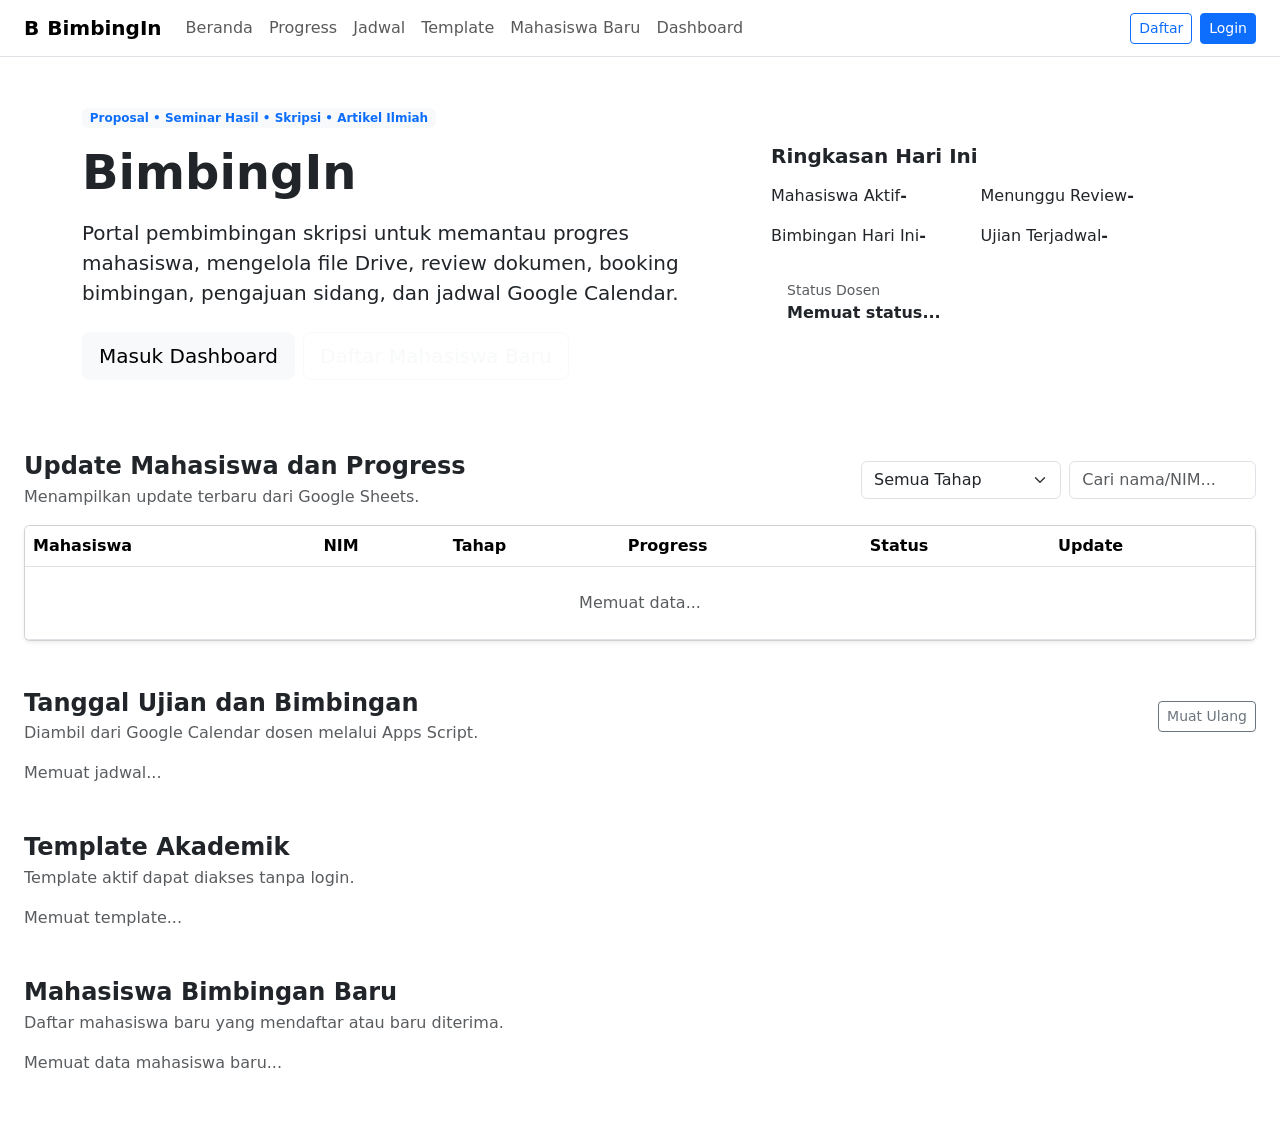
==== index.html @ a8b54e1f "first-time" ====
<!doctype html>
<html lang="id">
<head>
  <meta charset="utf-8">
  <meta name="viewport" content="width=device-width, initial-scale=1">
  <title>BimbingIn - Sistem Pembimbingan Skripsi</title>
  <meta name="description" content="BimbingIn adalah website pembimbingan skripsi terintegrasi Google Sheets, Drive, Calendar, dan Apps Script.">
  <link href="https://cdn.jsdelivr.net/npm/bootstrap@5.3.3/dist/css/bootstrap.min.css" rel="stylesheet">
  <link href="assets/css/style.css" rel="stylesheet">
</head>
<body>
<nav class="navbar navbar-expand-lg bg-white border-bottom sticky-top">
  <div class="container-fluid px-4">
    <a class="navbar-brand fw-bold d-flex align-items-center gap-2" href="#home"><span class="brand-mark">B</span>BimbingIn</a>
    <button class="navbar-toggler" type="button" data-bs-toggle="collapse" data-bs-target="#navbarNav"><span class="navbar-toggler-icon"></span></button>
    <div class="collapse navbar-collapse" id="navbarNav">
      <ul class="navbar-nav me-auto">
        <li class="nav-item"><a class="nav-link" href="#home">Beranda</a></li>
        <li class="nav-item"><a class="nav-link" href="#updates">Progress</a></li>
        <li class="nav-item"><a class="nav-link" href="#calendar">Jadwal</a></li>
        <li class="nav-item"><a class="nav-link" href="#templates">Template</a></li>
        <li class="nav-item"><a class="nav-link" href="#newStudents">Mahasiswa Baru</a></li>
        <li class="nav-item"><a class="nav-link" href="#dashboard">Dashboard</a></li>
      </ul>
      <div class="d-flex gap-2" id="authButtons">
        <button class="btn btn-outline-primary btn-sm" data-bs-toggle="modal" data-bs-target="#registerModal">Daftar</button>
        <button class="btn btn-primary btn-sm" data-bs-toggle="modal" data-bs-target="#loginModal">Login</button>
      </div>
      <div class="d-none align-items-center gap-2" id="userBox">
        <span class="small text-muted" id="userLabel"></span>
        <button class="btn btn-outline-danger btn-sm" id="logoutBtn">Logout</button>
      </div>
    </div>
  </div>
</nav>

<header class="hero" id="home">
  <div class="container py-5">
    <div class="row g-4 align-items-center">
      <div class="col-lg-7">
        <span class="badge text-bg-light text-primary mb-3">Proposal • Seminar Hasil • Skripsi • Artikel Ilmiah</span>
        <h1 class="display-5 fw-bold mb-3">BimbingIn</h1>
        <p class="lead mb-4">Portal pembimbingan skripsi untuk memantau progres mahasiswa, mengelola file Drive, review dokumen, booking bimbingan, pengajuan sidang, dan jadwal Google Calendar.</p>
        <div class="d-flex flex-wrap gap-2">
          <button class="btn btn-light btn-lg" data-bs-toggle="modal" data-bs-target="#loginModal">Masuk Dashboard</button>
          <button class="btn btn-outline-light btn-lg" data-bs-toggle="modal" data-bs-target="#registerModal">Daftar Mahasiswa Baru</button>
        </div>
      </div>
      <div class="col-lg-5">
        <div class="glass-card p-4">
          <h5 class="fw-bold mb-3">Ringkasan Hari Ini</h5>
          <div class="row g-3" id="summaryCards">
            <div class="col-6"><div class="mini-stat"><span>Mahasiswa Aktif</span><strong id="statActiveStudents">-</strong></div></div>
            <div class="col-6"><div class="mini-stat"><span>Menunggu Review</span><strong id="statPendingReviews">-</strong></div></div>
            <div class="col-6"><div class="mini-stat"><span>Bimbingan Hari Ini</span><strong id="statTodayGuidance">-</strong></div></div>
            <div class="col-6"><div class="mini-stat"><span>Ujian Terjadwal</span><strong id="statExamEvents">-</strong></div></div>
          </div>
          <div class="mt-3 p-3 rounded-3 bg-white bg-opacity-75 text-dark">
            <div class="small text-muted">Status Dosen</div>
            <div class="fw-semibold" id="lecturerAvailability">Memuat status...</div>
            <div class="small" id="lecturerAvailabilityNote"></div>
          </div>
        </div>
      </div>
    </div>
  </div>
</header>

<main class="container-fluid px-4 py-4">
  <section class="mb-5" id="updates">
    <div class="d-flex flex-wrap justify-content-between align-items-center gap-2 mb-3">
      <div>
        <h2 class="h4 fw-bold mb-1">Update Mahasiswa dan Progress</h2>
        <p class="text-muted mb-0">Menampilkan update terbaru dari Google Sheets.</p>
      </div>
      <div class="d-flex gap-2">
        <select class="form-select" id="publicStageFilter"><option value="">Semua Tahap</option><option>Proposal</option><option>Seminar Hasil</option><option>Skripsi</option><option>Artikel Ilmiah</option></select>
        <input class="form-control" id="publicSearch" placeholder="Cari nama/NIM...">
      </div>
    </div>
    <div class="table-responsive card shadow-sm">
      <table class="table table-hover align-middle mb-0">
        <thead><tr><th>Mahasiswa</th><th>NIM</th><th>Tahap</th><th>Progress</th><th>Status</th><th>Update</th></tr></thead>
        <tbody id="publicProgressBody"><tr><td colspan="6" class="text-center text-muted py-4">Memuat data...</td></tr></tbody>
      </table>
    </div>
  </section>

  <section class="mb-5" id="calendar">
    <div class="d-flex justify-content-between align-items-center mb-3">
      <div>
        <h2 class="h4 fw-bold mb-1">Tanggal Ujian dan Bimbingan</h2>
        <p class="text-muted mb-0">Diambil dari Google Calendar dosen melalui Apps Script.</p>
      </div>
      <button class="btn btn-outline-secondary btn-sm" id="refreshPublicBtn">Muat Ulang</button>
    </div>
    <div class="row g-3" id="calendarCards"><div class="col-12 text-muted">Memuat jadwal...</div></div>
  </section>

  <section class="mb-5" id="templates">
    <div class="d-flex justify-content-between align-items-center mb-3">
      <div>
        <h2 class="h4 fw-bold mb-1">Template Akademik</h2>
        <p class="text-muted mb-0">Template aktif dapat diakses tanpa login.</p>
      </div>
    </div>
    <div class="row g-3" id="templateCards"><div class="col-12 text-muted">Memuat template...</div></div>
  </section>

  <section class="mb-5" id="newStudents">
    <div class="d-flex justify-content-between align-items-center mb-3">
      <div>
        <h2 class="h4 fw-bold mb-1">Mahasiswa Bimbingan Baru</h2>
        <p class="text-muted mb-0">Daftar mahasiswa baru yang mendaftar atau baru diterima.</p>
      </div>
    </div>
    <div class="row g-3" id="newStudentCards"><div class="col-12 text-muted">Memuat data mahasiswa baru...</div></div>
  </section>

  <section class="mb-5 d-none" id="dashboard">
    <div class="d-flex flex-wrap justify-content-between align-items-center gap-2 mb-3">
      <div>
        <h2 class="h4 fw-bold mb-1" id="dashboardTitle">Dashboard</h2>
        <p class="text-muted mb-0" id="dashboardSubtitle">Fitur menyesuaikan role pengguna.</p>
      </div>
      <button class="btn btn-outline-secondary" id="printReportBtn">Print Report</button>
    </div>

    <div class="card shadow-sm mb-3">
      <div class="card-body">
        <div class="d-flex flex-wrap justify-content-between gap-2 mb-3">
          <div>
            <span class="badge text-bg-info mb-2" id="profileRoleBadge">Profil</span>
            <h5 class="mb-1" id="profileName">-</h5>
            <p class="text-muted mb-0" id="profileMeta">-</p>
          </div>
          <div class="small text-end" id="profileFolder"></div>
        </div>
        <div id="profileFormArea"></div>
      </div>
    </div>

    <div id="studentDashboard" class="d-none">
      <div class="row g-3 mb-3" id="studentSummaryCards"></div>
      <div class="row g-3 mb-3">
        <div class="col-xl-7"><div class="card shadow-sm h-100"><div class="card-body"><h5>Manajemen File Saya</h5><form id="uploadForm" class="row g-2 mb-3"><div class="col-md-4"><select class="form-select" name="folderType" required><option>Proposal</option><option>Seminar Hasil</option><option>Skripsi</option><option>Artikel Ilmiah</option><option>Data Pendukung</option><option>Data Lainnya</option></select></div><div class="col-md-5"><input class="form-control" type="file" name="file" required></div><div class="col-md-3 d-grid"><button class="btn btn-primary" type="submit">Unggah</button></div><div class="col-12"><textarea class="form-control" name="note" rows="2" placeholder="Catatan file atau revisi..."></textarea></div></form><div class="table-responsive"><table class="table table-sm align-middle"><thead><tr><th>Folder</th><th>File</th><th>Status</th><th>Aksi</th></tr></thead><tbody id="studentFilesBody"></tbody></table></div></div></div></div>
        <div class="col-xl-5"><div class="card shadow-sm h-100"><div class="card-body"><h5>Ajukan Review</h5><form id="submitReviewForm"><label class="form-label">Pilih File</label><select class="form-select mb-2" name="fileId" id="submitReviewFileSelect" required></select><label class="form-label">Catatan Perbaikan/Klarifikasi</label><textarea class="form-control mb-2" name="studentNote" rows="4" placeholder="Jelaskan bagian yang sudah diperbaiki atau hal yang ingin dikonfirmasi."></textarea><button class="btn btn-primary" type="submit">Ajukan Review</button></form><hr><h6>Hasil Review Terbaru</h6><div id="studentReviewsBox" class="notes-box">Belum ada review.</div></div></div></div>
      </div>
      <div class="row g-3">
        <div class="col-lg-6"><div class="card shadow-sm"><div class="card-body"><h5>Ajukan Bimbingan</h5><form id="guidanceForm" class="row g-2"><div class="col-md-6"><input class="form-control" type="datetime-local" name="preferredStart" required></div><div class="col-md-6"><select class="form-select" name="mode"><option>Online</option><option>Offline</option></select></div><div class="col-12"><input class="form-control" name="topic" placeholder="Topik bimbingan" required></div><div class="col-12"><button class="btn btn-primary" type="submit">Ajukan Bimbingan</button></div></form></div></div></div>
        <div class="col-lg-6"><div class="card shadow-sm"><div class="card-body"><h5>Ajukan Sidang</h5><form id="examForm" class="row g-2"><div class="col-md-6"><select class="form-select" name="examType"><option>Proposal</option><option>Seminar Hasil</option><option>Skripsi</option></select></div><div class="col-md-6"><input class="form-control" type="datetime-local" name="preferredDateTime" required></div><div class="col-12"><textarea class="form-control" name="note" rows="2" placeholder="Catatan kelengkapan sidang..."></textarea></div><div class="col-12"><button class="btn btn-primary" type="submit">Ajukan Sidang</button></div></form></div></div></div>
      </div>
      <div class="card shadow-sm mt-3"><div class="card-body"><h5>Kontak Dosen</h5><div id="studentContactBox" class="d-flex flex-wrap gap-2"></div></div></div>

      <div class="card shadow-sm mt-3">
        <div class="card-body">
          <div class="d-flex flex-wrap justify-content-between align-items-center gap-2 mb-3">
            <div>
              <h5 class="mb-1">Ruang Sharing Akademik</h5>
              <p class="text-muted mb-0">Browse pekerjaan mahasiswa lain yang sudah disetujui dosen sebagai referensi akademik.</p>
            </div>
            <button class="btn btn-outline-success btn-sm" data-bs-toggle="modal" data-bs-target="#shareRequestModal">Ajukan File ke Sharing</button>
          </div>
          <div class="row g-2 mb-3">
            <div class="col-md-8"><input class="form-control" id="sharedSearch" placeholder="Cari judul, topik, tahun, atau deskripsi..."></div>
            <div class="col-md-4"><select class="form-select" id="sharedCategoryFilter"><option value="">Semua Kategori</option><option>Proposal</option><option>Seminar Hasil</option><option>Skripsi</option><option>Artikel Ilmiah</option><option>Slide Presentasi</option><option>Referensi Lainnya</option></select></div>
          </div>
          <div class="table-responsive">
            <table class="table table-sm align-middle">
              <thead><tr><th>Judul Referensi</th><th>Kategori</th><th>Topik/Tahun</th><th>Pemilik</th><th>Aksi</th></tr></thead>
              <tbody id="sharedReferencesBody"><tr><td colspan="5" class="text-muted">Belum ada referensi sharing.</td></tr></tbody>
            </table>
          </div>
          <div class="small text-muted">Catatan: mahasiswa tidak melihat folder asli mahasiswa lain. File sharing adalah salinan yang sudah dikurasi dosen.</div>
        </div>
      </div>
    </div>

    <div id="lecturerDashboard" class="d-none">
      <div class="row g-3 mb-3" id="lecturerStats"></div>
      <div class="row g-3 mb-3">
        <div class="col-xl-8"><div class="card shadow-sm h-100"><div class="card-body"><div class="d-flex justify-content-between mb-2"><h5>Mahasiswa Bimbingan</h5><button class="btn btn-sm btn-outline-primary" data-bs-toggle="modal" data-bs-target="#addStudentModal">Tambah Manual</button></div><div class="table-responsive"><table class="table align-middle"><thead><tr><th>Mahasiswa</th><th>Tahap</th><th>Status</th><th>Review</th><th>Aksi</th></tr></thead><tbody id="lecturerStudentsBody"></tbody></table></div></div></div></div>
        <div class="col-xl-4"><div class="card shadow-sm h-100"><div class="card-body"><h5>Status Dosen</h5><form id="lecturerStatusForm"><select class="form-select mb-2" name="availabilityStatus"><option>Available Online</option><option>Available Offline</option><option>Available Online & Offline</option><option>By Appointment</option><option>Tidak Tersedia</option></select><input class="form-control mb-2" name="consultationHours" placeholder="Jam konsultasi"><input class="form-control mb-2" name="offlineLocation" placeholder="Lokasi offline"><input class="form-control mb-2" name="onlineLink" placeholder="Link online"><textarea class="form-control mb-2" name="note" rows="3" placeholder="Catatan status"></textarea><button class="btn btn-primary btn-sm" type="submit">Simpan Status</button></form></div></div></div>
      </div>
      <div class="row g-3 mb-3">
        <div class="col-lg-6"><div class="card shadow-sm"><div class="card-body"><h5>Review Menunggu</h5><div id="pendingReviewsList"></div></div></div></div>
        <div class="col-lg-6"><div class="card shadow-sm"><div class="card-body"><h5>Pengajuan Jadwal</h5><div id="pendingSchedulesList"></div></div></div></div>
      </div>
      <div class="card shadow-sm mb-3"><div class="card-body"><h5>Upload Template Publik</h5><form id="templateForm" class="row g-2"><div class="col-md-3"><select class="form-select" name="category"><option>Proposal</option><option>Seminar Hasil</option><option>Skripsi</option><option>Artikel Ilmiah</option><option>Administrasi</option></select></div><div class="col-md-3"><input class="form-control" name="title" placeholder="Judul template" required></div><div class="col-md-3"><input class="form-control" type="file" name="file" required></div><div class="col-md-3 d-grid"><button class="btn btn-primary" type="submit">Upload Template</button></div><div class="col-12"><textarea class="form-control" name="description" rows="2" placeholder="Deskripsi singkat"></textarea></div></form></div></div>
      <div class="row g-3">
        <div class="col-lg-6"><div class="card shadow-sm h-100"><div class="card-body"><h5>Permintaan Ruang Sharing</h5><p class="text-muted small">File mahasiswa yang diajukan untuk dibagikan sebagai referensi.</p><div id="shareRequestsList"></div></div></div></div>
        <div class="col-lg-6"><div class="card shadow-sm h-100"><div class="card-body"><h5>Referensi Sharing Aktif</h5><p class="text-muted small">Daftar file yang sudah disetujui dan tampil untuk mahasiswa login.</p><div id="lecturerSharedList"></div></div></div></div>
      </div>
    </div>
  </section>
</main>

<div class="modal fade" id="loginModal" tabindex="-1"><div class="modal-dialog modal-dialog-centered"><div class="modal-content"><div class="modal-header"><h5 class="modal-title">Login BimbingIn</h5><button type="button" class="btn-close" data-bs-dismiss="modal"></button></div><form id="loginForm"><div class="modal-body"><div class="alert alert-info small">Akun demo setelah setup: <b>dosen/dosen123</b> atau <b>202201001/mhs123</b>.</div><label class="form-label">Username</label><input class="form-control mb-2" name="username" required><label class="form-label">Password</label><input class="form-control" name="password" type="password" required></div><div class="modal-footer"><button class="btn btn-primary" type="submit">Masuk</button></div></form></div></div></div>

<div class="modal fade" id="registerModal" tabindex="-1"><div class="modal-dialog modal-lg modal-dialog-scrollable"><div class="modal-content"><div class="modal-header"><h5 class="modal-title">Daftar Mahasiswa Bimbingan Baru</h5><button type="button" class="btn-close" data-bs-dismiss="modal"></button></div><form id="registerForm"><div class="modal-body"><div class="row g-2"><div class="col-md-6"><label class="form-label">Nama Lengkap</label><input class="form-control" name="name" required></div><div class="col-md-6"><label class="form-label">NIM</label><input class="form-control" name="nim" required></div><div class="col-md-6"><label class="form-label">Email</label><input class="form-control" type="email" name="email" required></div><div class="col-md-6"><label class="form-label">WhatsApp</label><input class="form-control" name="whatsapp" placeholder="08xxxxxxxxxx"></div><div class="col-md-6"><label class="form-label">Program Studi</label><input class="form-control" name="program" value="S1 Sistem Informasi"></div><div class="col-md-6"><label class="form-label">Angkatan</label><input class="form-control" name="cohort" placeholder="2022"></div><div class="col-12"><label class="form-label">Judul Sementara</label><input class="form-control" name="thesisTitle"></div><div class="col-12"><label class="form-label">Topik/Bidang Penelitian</label><input class="form-control" name="researchTopic"></div><div class="col-md-6"><label class="form-label">Password Awal</label><input class="form-control" type="password" name="password" required></div><div class="col-md-6"><label class="form-label">Konfirmasi Password</label><input class="form-control" type="password" name="confirmPassword" required></div></div><div class="small text-muted mt-3">Username akan menggunakan NIM. Setelah diverifikasi dosen, folder Drive dibuat otomatis dengan format NIM_NAMA beserta subfolder wajib.</div></div><div class="modal-footer"><button class="btn btn-primary" type="submit">Kirim Pendaftaran</button></div></form></div></div></div>

<div class="modal fade" id="addStudentModal" tabindex="-1"><div class="modal-dialog modal-lg"><div class="modal-content"><div class="modal-header"><h5 class="modal-title">Tambah Mahasiswa Manual</h5><button type="button" class="btn-close" data-bs-dismiss="modal"></button></div><form id="addStudentForm"><div class="modal-body"><div class="row g-2"><div class="col-md-6"><input class="form-control" name="name" placeholder="Nama mahasiswa" required></div><div class="col-md-6"><input class="form-control" name="nim" placeholder="NIM" required></div><div class="col-md-6"><input class="form-control" type="email" name="email" placeholder="Email" required></div><div class="col-md-6"><input class="form-control" name="whatsapp" placeholder="WhatsApp"></div><div class="col-md-6"><input class="form-control" name="program" value="S1 Sistem Informasi"></div><div class="col-md-6"><input class="form-control" name="password" placeholder="Password awal" value="mhs123"></div><div class="col-12"><input class="form-control" name="thesisTitle" placeholder="Judul/topik awal"></div></div></div><div class="modal-footer"><button class="btn btn-primary" type="submit">Buat Akun dan Folder</button></div></form></div></div></div>

<div class="modal fade" id="reviewModal" tabindex="-1"><div class="modal-dialog modal-lg"><div class="modal-content"><div class="modal-header"><h5 class="modal-title">Review Submission</h5><button type="button" class="btn-close" data-bs-dismiss="modal"></button></div><form id="reviewForm"><div class="modal-body"><input type="hidden" name="submissionId"><div id="reviewSubmissionInfo" class="mb-3"></div><label class="form-label">Status Review</label><select class="form-select mb-2" name="status"><option>Revisi Minor</option><option>Revisi Mayor</option><option>Disetujui</option><option>Ditolak</option><option>Final</option></select><label class="form-label">Catatan Review</label><textarea class="form-control mb-2" name="lecturerReview" rows="5" required></textarea><label class="form-label">File Review Dosen (opsional)</label><input class="form-control" type="file" name="reviewFile"></div><div class="modal-footer"><button class="btn btn-primary" type="submit">Simpan Review</button></div></form></div></div></div>


<div class="modal fade" id="shareRequestModal" tabindex="-1"><div class="modal-dialog modal-lg"><div class="modal-content"><div class="modal-header"><h5 class="modal-title">Ajukan File ke Ruang Sharing</h5><button type="button" class="btn-close" data-bs-dismiss="modal"></button></div><form id="shareRequestForm"><div class="modal-body"><div class="alert alert-warning small">Hanya file Proposal, Seminar Hasil, Skripsi, atau Artikel Ilmiah yang layak dan aman dibagikan. Dosen akan memeriksa sebelum file tampil di Ruang Sharing.</div><label class="form-label">Pilih File Saya</label><select class="form-select mb-2" name="fileId" id="studentShareFileSelect" required></select><div class="row g-2"><div class="col-md-6"><label class="form-label">Judul Publik</label><input class="form-control" name="title" placeholder="Contoh: Proposal Sistem Informasi Berbasis Web" required></div><div class="col-md-6"><label class="form-label">Kategori</label><select class="form-select" name="category"><option>Proposal</option><option>Seminar Hasil</option><option>Skripsi</option><option>Artikel Ilmiah</option><option>Slide Presentasi</option><option>Referensi Lainnya</option></select></div><div class="col-md-6"><label class="form-label">Topik/Bidang</label><input class="form-control" name="topic" placeholder="AI, Data Mining, Sistem Informasi"></div><div class="col-md-3"><label class="form-label">Tahun</label><input class="form-control" name="year" placeholder="2026"></div><div class="col-md-3"><label class="form-label">Identitas</label><select class="form-select" name="ownerDisplayMode"><option value="Anonymous">Samarkan</option><option value="ShowName">Tampilkan Nama</option></select></div><div class="col-12"><label class="form-label">Deskripsi</label><textarea class="form-control" name="description" rows="3" placeholder="Jelaskan manfaat file ini sebagai referensi."></textarea></div></div></div><div class="modal-footer"><button class="btn btn-success" type="submit">Kirim Permintaan Sharing</button></div></form></div></div></div>

<div class="modal fade" id="approveShareModal" tabindex="-1"><div class="modal-dialog modal-lg"><div class="modal-content"><div class="modal-header"><h5 class="modal-title">Setujui Ruang Sharing</h5><button type="button" class="btn-close" data-bs-dismiss="modal"></button></div><form id="approveShareForm"><div class="modal-body"><input type="hidden" name="fileId"><div id="approveShareInfo" class="mb-3"></div><div class="row g-2"><div class="col-md-6"><label class="form-label">Judul Publik</label><input class="form-control" name="title" required></div><div class="col-md-6"><label class="form-label">Kategori</label><select class="form-select" name="category"><option>Proposal</option><option>Seminar Hasil</option><option>Skripsi</option><option>Artikel Ilmiah</option><option>Slide Presentasi</option><option>Referensi Lainnya</option></select></div><div class="col-md-6"><label class="form-label">Topik/Bidang</label><input class="form-control" name="topic"></div><div class="col-md-3"><label class="form-label">Tahun</label><input class="form-control" name="year"></div><div class="col-md-3"><label class="form-label">Identitas</label><select class="form-select" name="ownerDisplayMode"><option value="Anonymous">Samarkan</option><option value="ShowName">Tampilkan Nama</option></select></div><div class="col-12"><label class="form-label">Deskripsi</label><textarea class="form-control" name="description" rows="3"></textarea></div><div class="col-12"><label class="form-label">Visibility</label><select class="form-select" name="visibility"><option value="LoginOnly">Hanya pengguna login</option><option value="Public">Publik via link</option></select></div></div></div><div class="modal-footer"><button class="btn btn-primary" type="submit">Setujui dan Salin ke SHARING</button></div></form></div></div></div>

<div class="modal fade" id="studentDetailModal" tabindex="-1"><div class="modal-dialog modal-lg modal-dialog-scrollable"><div class="modal-content"><div class="modal-header"><h5 class="modal-title" id="studentDetailTitle">Detail Mahasiswa</h5><button type="button" class="btn-close" data-bs-dismiss="modal"></button></div><div class="modal-body" id="studentDetailBody"></div></div></div></div>

<div class="toast-container position-fixed bottom-0 end-0 p-3"><div id="appToast" class="toast"><div class="toast-header"><strong class="me-auto">BimbingIn</strong><button type="button" class="btn-close" data-bs-dismiss="toast"></button></div><div class="toast-body" id="toastBody"></div></div></div>

<script src="https://cdn.jsdelivr.net/npm/bootstrap@5.3.3/dist/js/bootstrap.bundle.min.js"></script>
<!-- BIMBINGIN_EMERGENCY_GLOBALS_START -->
<script>
  // Workaround GitHub Pages/cache: pastikan saveProfile selalu ada di window.
  window.saveProfile = window.saveProfile || function (event) {
    if (event && event.preventDefault) event.preventDefault();
    if (window.BimbingIn && typeof window.BimbingIn.saveProfile === 'function') {
      return window.BimbingIn.saveProfile(event);
    }
    const form = document.getElementById('profileForm');
    const data = {};
    if (form) new FormData(form).forEach((v, k) => data[k] = v);
    try { localStorage.setItem('bimbingin_profile_emergency', JSON.stringify(data)); } catch (e) {}
    alert('Profil disimpan sementara di browser. Aplikasi utama belum selesai dimuat atau masih memakai cache lama. Tekan Ctrl+F5 lalu coba lagi.');
  };
  window.BIMBINGIN_BUILD = '20260703-04';
</script>
<!-- BIMBINGIN_EMERGENCY_GLOBALS_END -->
<script src="assets/js/config.js?v=20260703-04"></script>
<script src="assets/js/app.js?v=20260703-04"></script>
</body>
</html>
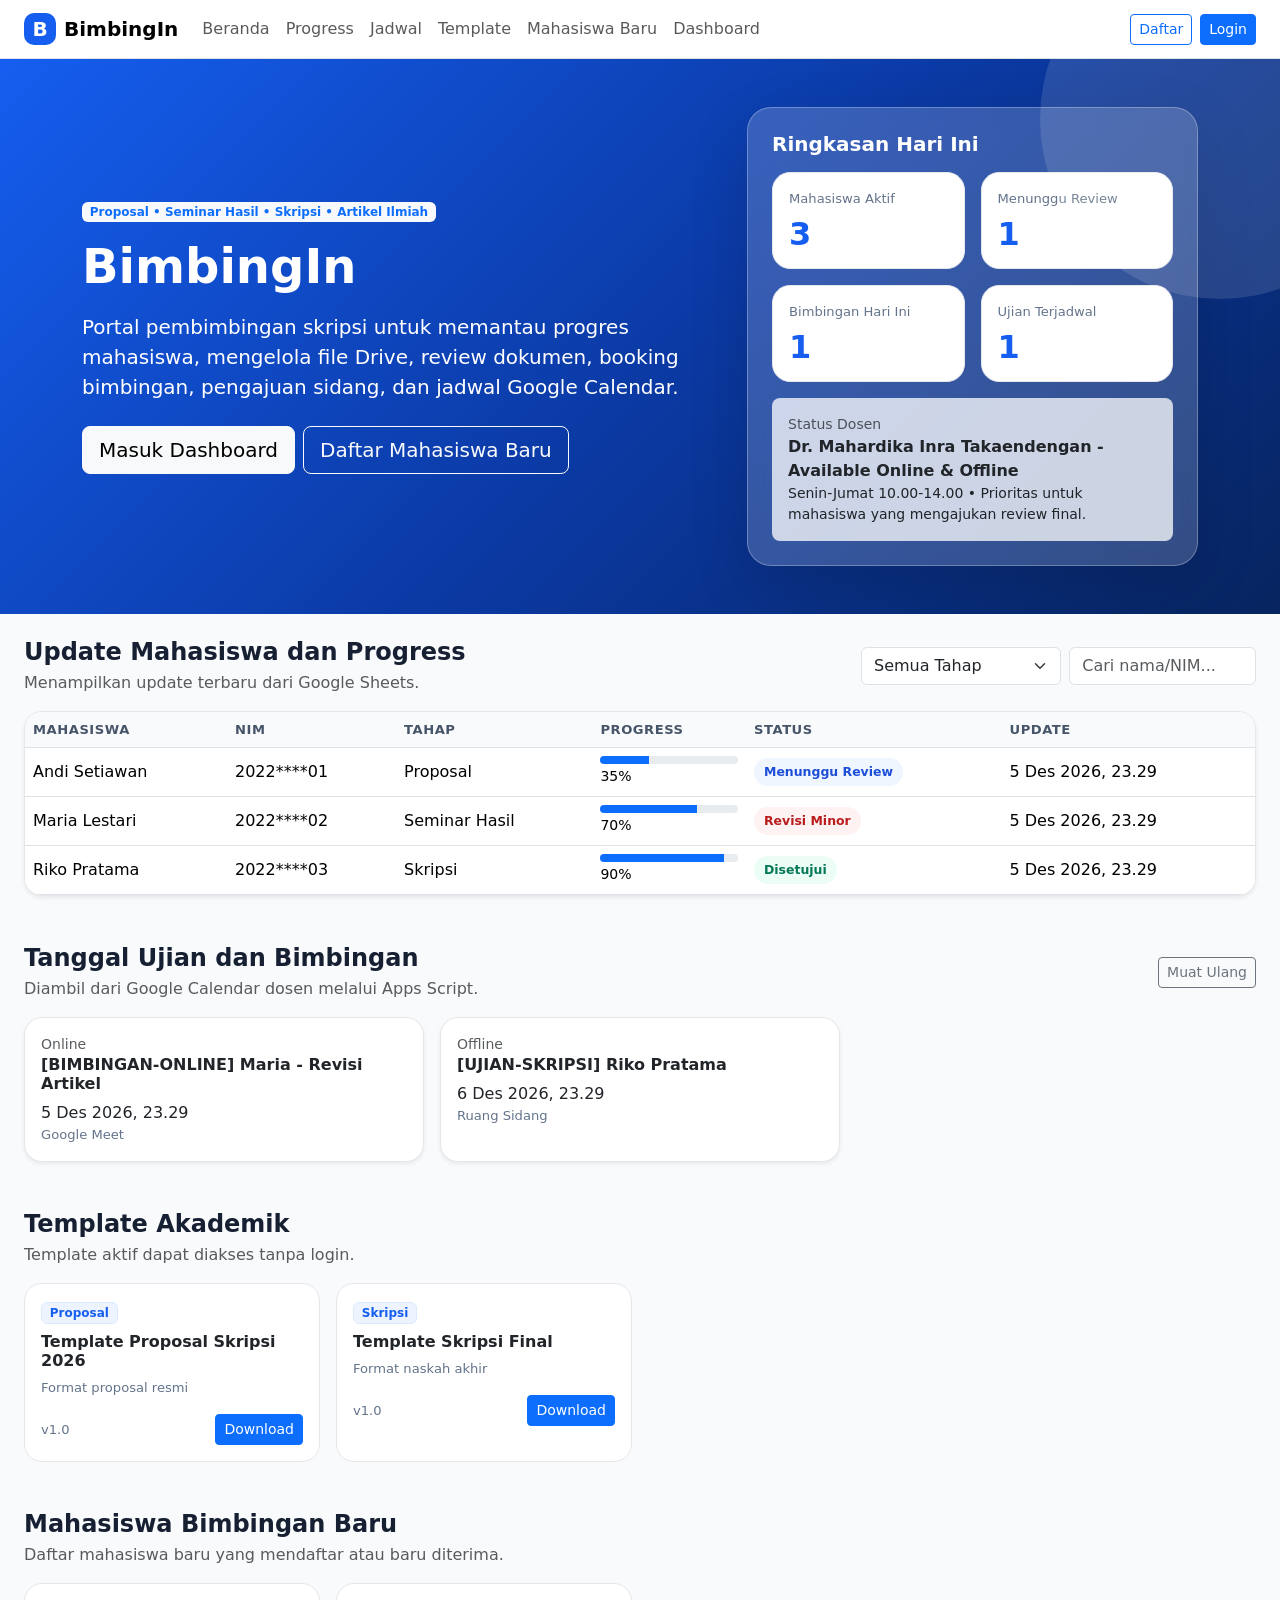
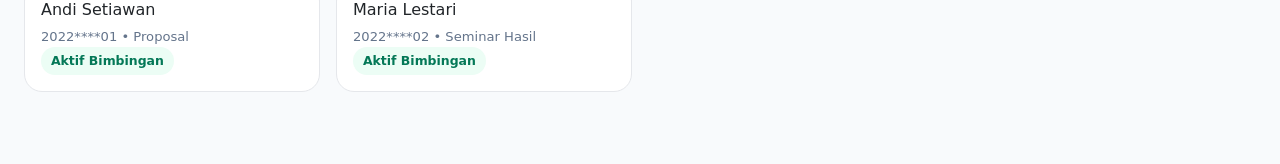
==== commit 0945d819: "updated_all" ====
--- a/index.html
+++ b/index.html
@@ -151,29 +151,6 @@
         <div class="col-lg-6"><div class="card shadow-sm"><div class="card-body"><h5>Ajukan Sidang</h5><form id="examForm" class="row g-2"><div class="col-md-6"><select class="form-select" name="examType"><option>Proposal</option><option>Seminar Hasil</option><option>Skripsi</option></select></div><div class="col-md-6"><input class="form-control" type="datetime-local" name="preferredDateTime" required></div><div class="col-12"><textarea class="form-control" name="note" rows="2" placeholder="Catatan kelengkapan sidang..."></textarea></div><div class="col-12"><button class="btn btn-primary" type="submit">Ajukan Sidang</button></div></form></div></div></div>
       </div>
       <div class="card shadow-sm mt-3"><div class="card-body"><h5>Kontak Dosen</h5><div id="studentContactBox" class="d-flex flex-wrap gap-2"></div></div></div>
-
-      <div class="card shadow-sm mt-3">
-        <div class="card-body">
-          <div class="d-flex flex-wrap justify-content-between align-items-center gap-2 mb-3">
-            <div>
-              <h5 class="mb-1">Ruang Sharing Akademik</h5>
-              <p class="text-muted mb-0">Browse pekerjaan mahasiswa lain yang sudah disetujui dosen sebagai referensi akademik.</p>
-            </div>
-            <button class="btn btn-outline-success btn-sm" data-bs-toggle="modal" data-bs-target="#shareRequestModal">Ajukan File ke Sharing</button>
-          </div>
-          <div class="row g-2 mb-3">
-            <div class="col-md-8"><input class="form-control" id="sharedSearch" placeholder="Cari judul, topik, tahun, atau deskripsi..."></div>
-            <div class="col-md-4"><select class="form-select" id="sharedCategoryFilter"><option value="">Semua Kategori</option><option>Proposal</option><option>Seminar Hasil</option><option>Skripsi</option><option>Artikel Ilmiah</option><option>Slide Presentasi</option><option>Referensi Lainnya</option></select></div>
-          </div>
-          <div class="table-responsive">
-            <table class="table table-sm align-middle">
-              <thead><tr><th>Judul Referensi</th><th>Kategori</th><th>Topik/Tahun</th><th>Pemilik</th><th>Aksi</th></tr></thead>
-              <tbody id="sharedReferencesBody"><tr><td colspan="5" class="text-muted">Belum ada referensi sharing.</td></tr></tbody>
-            </table>
-          </div>
-          <div class="small text-muted">Catatan: mahasiswa tidak melihat folder asli mahasiswa lain. File sharing adalah salinan yang sudah dikurasi dosen.</div>
-        </div>
-      </div>
     </div>
 
     <div id="lecturerDashboard" class="d-none">
@@ -186,11 +163,7 @@
         <div class="col-lg-6"><div class="card shadow-sm"><div class="card-body"><h5>Review Menunggu</h5><div id="pendingReviewsList"></div></div></div></div>
         <div class="col-lg-6"><div class="card shadow-sm"><div class="card-body"><h5>Pengajuan Jadwal</h5><div id="pendingSchedulesList"></div></div></div></div>
       </div>
-      <div class="card shadow-sm mb-3"><div class="card-body"><h5>Upload Template Publik</h5><form id="templateForm" class="row g-2"><div class="col-md-3"><select class="form-select" name="category"><option>Proposal</option><option>Seminar Hasil</option><option>Skripsi</option><option>Artikel Ilmiah</option><option>Administrasi</option></select></div><div class="col-md-3"><input class="form-control" name="title" placeholder="Judul template" required></div><div class="col-md-3"><input class="form-control" type="file" name="file" required></div><div class="col-md-3 d-grid"><button class="btn btn-primary" type="submit">Upload Template</button></div><div class="col-12"><textarea class="form-control" name="description" rows="2" placeholder="Deskripsi singkat"></textarea></div></form></div></div>
-      <div class="row g-3">
-        <div class="col-lg-6"><div class="card shadow-sm h-100"><div class="card-body"><h5>Permintaan Ruang Sharing</h5><p class="text-muted small">File mahasiswa yang diajukan untuk dibagikan sebagai referensi.</p><div id="shareRequestsList"></div></div></div></div>
-        <div class="col-lg-6"><div class="card shadow-sm h-100"><div class="card-body"><h5>Referensi Sharing Aktif</h5><p class="text-muted small">Daftar file yang sudah disetujui dan tampil untuk mahasiswa login.</p><div id="lecturerSharedList"></div></div></div></div>
-      </div>
+      <div class="card shadow-sm"><div class="card-body"><h5>Upload Template Publik</h5><form id="templateForm" class="row g-2"><div class="col-md-3"><select class="form-select" name="category"><option>Proposal</option><option>Seminar Hasil</option><option>Skripsi</option><option>Artikel Ilmiah</option><option>Administrasi</option></select></div><div class="col-md-3"><input class="form-control" name="title" placeholder="Judul template" required></div><div class="col-md-3"><input class="form-control" type="file" name="file" required></div><div class="col-md-3 d-grid"><button class="btn btn-primary" type="submit">Upload Template</button></div><div class="col-12"><textarea class="form-control" name="description" rows="2" placeholder="Deskripsi singkat"></textarea></div></form></div></div>
     </div>
   </section>
 </main>
@@ -203,34 +176,12 @@
 
 <div class="modal fade" id="reviewModal" tabindex="-1"><div class="modal-dialog modal-lg"><div class="modal-content"><div class="modal-header"><h5 class="modal-title">Review Submission</h5><button type="button" class="btn-close" data-bs-dismiss="modal"></button></div><form id="reviewForm"><div class="modal-body"><input type="hidden" name="submissionId"><div id="reviewSubmissionInfo" class="mb-3"></div><label class="form-label">Status Review</label><select class="form-select mb-2" name="status"><option>Revisi Minor</option><option>Revisi Mayor</option><option>Disetujui</option><option>Ditolak</option><option>Final</option></select><label class="form-label">Catatan Review</label><textarea class="form-control mb-2" name="lecturerReview" rows="5" required></textarea><label class="form-label">File Review Dosen (opsional)</label><input class="form-control" type="file" name="reviewFile"></div><div class="modal-footer"><button class="btn btn-primary" type="submit">Simpan Review</button></div></form></div></div></div>
 
-
-<div class="modal fade" id="shareRequestModal" tabindex="-1"><div class="modal-dialog modal-lg"><div class="modal-content"><div class="modal-header"><h5 class="modal-title">Ajukan File ke Ruang Sharing</h5><button type="button" class="btn-close" data-bs-dismiss="modal"></button></div><form id="shareRequestForm"><div class="modal-body"><div class="alert alert-warning small">Hanya file Proposal, Seminar Hasil, Skripsi, atau Artikel Ilmiah yang layak dan aman dibagikan. Dosen akan memeriksa sebelum file tampil di Ruang Sharing.</div><label class="form-label">Pilih File Saya</label><select class="form-select mb-2" name="fileId" id="studentShareFileSelect" required></select><div class="row g-2"><div class="col-md-6"><label class="form-label">Judul Publik</label><input class="form-control" name="title" placeholder="Contoh: Proposal Sistem Informasi Berbasis Web" required></div><div class="col-md-6"><label class="form-label">Kategori</label><select class="form-select" name="category"><option>Proposal</option><option>Seminar Hasil</option><option>Skripsi</option><option>Artikel Ilmiah</option><option>Slide Presentasi</option><option>Referensi Lainnya</option></select></div><div class="col-md-6"><label class="form-label">Topik/Bidang</label><input class="form-control" name="topic" placeholder="AI, Data Mining, Sistem Informasi"></div><div class="col-md-3"><label class="form-label">Tahun</label><input class="form-control" name="year" placeholder="2026"></div><div class="col-md-3"><label class="form-label">Identitas</label><select class="form-select" name="ownerDisplayMode"><option value="Anonymous">Samarkan</option><option value="ShowName">Tampilkan Nama</option></select></div><div class="col-12"><label class="form-label">Deskripsi</label><textarea class="form-control" name="description" rows="3" placeholder="Jelaskan manfaat file ini sebagai referensi."></textarea></div></div></div><div class="modal-footer"><button class="btn btn-success" type="submit">Kirim Permintaan Sharing</button></div></form></div></div></div>
-
-<div class="modal fade" id="approveShareModal" tabindex="-1"><div class="modal-dialog modal-lg"><div class="modal-content"><div class="modal-header"><h5 class="modal-title">Setujui Ruang Sharing</h5><button type="button" class="btn-close" data-bs-dismiss="modal"></button></div><form id="approveShareForm"><div class="modal-body"><input type="hidden" name="fileId"><div id="approveShareInfo" class="mb-3"></div><div class="row g-2"><div class="col-md-6"><label class="form-label">Judul Publik</label><input class="form-control" name="title" required></div><div class="col-md-6"><label class="form-label">Kategori</label><select class="form-select" name="category"><option>Proposal</option><option>Seminar Hasil</option><option>Skripsi</option><option>Artikel Ilmiah</option><option>Slide Presentasi</option><option>Referensi Lainnya</option></select></div><div class="col-md-6"><label class="form-label">Topik/Bidang</label><input class="form-control" name="topic"></div><div class="col-md-3"><label class="form-label">Tahun</label><input class="form-control" name="year"></div><div class="col-md-3"><label class="form-label">Identitas</label><select class="form-select" name="ownerDisplayMode"><option value="Anonymous">Samarkan</option><option value="ShowName">Tampilkan Nama</option></select></div><div class="col-12"><label class="form-label">Deskripsi</label><textarea class="form-control" name="description" rows="3"></textarea></div><div class="col-12"><label class="form-label">Visibility</label><select class="form-select" name="visibility"><option value="LoginOnly">Hanya pengguna login</option><option value="Public">Publik via link</option></select></div></div></div><div class="modal-footer"><button class="btn btn-primary" type="submit">Setujui dan Salin ke SHARING</button></div></form></div></div></div>
-
 <div class="modal fade" id="studentDetailModal" tabindex="-1"><div class="modal-dialog modal-lg modal-dialog-scrollable"><div class="modal-content"><div class="modal-header"><h5 class="modal-title" id="studentDetailTitle">Detail Mahasiswa</h5><button type="button" class="btn-close" data-bs-dismiss="modal"></button></div><div class="modal-body" id="studentDetailBody"></div></div></div></div>
 
 <div class="toast-container position-fixed bottom-0 end-0 p-3"><div id="appToast" class="toast"><div class="toast-header"><strong class="me-auto">BimbingIn</strong><button type="button" class="btn-close" data-bs-dismiss="toast"></button></div><div class="toast-body" id="toastBody"></div></div></div>
 
 <script src="https://cdn.jsdelivr.net/npm/bootstrap@5.3.3/dist/js/bootstrap.bundle.min.js"></script>
-<!-- BIMBINGIN_EMERGENCY_GLOBALS_START -->
-<script>
-  // Workaround GitHub Pages/cache: pastikan saveProfile selalu ada di window.
-  window.saveProfile = window.saveProfile || function (event) {
-    if (event && event.preventDefault) event.preventDefault();
-    if (window.BimbingIn && typeof window.BimbingIn.saveProfile === 'function') {
-      return window.BimbingIn.saveProfile(event);
-    }
-    const form = document.getElementById('profileForm');
-    const data = {};
-    if (form) new FormData(form).forEach((v, k) => data[k] = v);
-    try { localStorage.setItem('bimbingin_profile_emergency', JSON.stringify(data)); } catch (e) {}
-    alert('Profil disimpan sementara di browser. Aplikasi utama belum selesai dimuat atau masih memakai cache lama. Tekan Ctrl+F5 lalu coba lagi.');
-  };
-  window.BIMBINGIN_BUILD = '20260703-04';
-</script>
-<!-- BIMBINGIN_EMERGENCY_GLOBALS_END -->
-<script src="assets/js/config.js?v=20260703-04"></script>
-<script src="assets/js/app.js?v=20260703-04"></script>
+<script src="assets/js/config.js"></script>
+<script src="assets/js/app.js"></script>
 </body>
 </html>
--- a/assets/css/style.css
+++ b/assets/css/style.css
@@ -0,0 +1,7 @@
+:root{--primary:#155eef;--primary-dark:#0b3aa5;--soft:#f5f8ff;--ink:#172033;--muted:#64748b}
+*{box-sizing:border-box} body{font-family:Inter,system-ui,-apple-system,BlinkMacSystemFont,"Segoe UI",sans-serif;background:#f8fafc;color:var(--ink)}
+.brand-mark{display:inline-flex;width:32px;height:32px;border-radius:10px;background:var(--primary);color:#fff;align-items:center;justify-content:center;font-weight:800}
+.hero{background:linear-gradient(135deg,#155eef 0%,#0b3aa5 52%,#07245f 100%);color:white;position:relative;overflow:hidden}.hero:after{content:"";position:absolute;right:-120px;top:-120px;width:360px;height:360px;border-radius:999px;background:rgba(255,255,255,.12)}
+.glass-card{background:rgba(255,255,255,.18);border:1px solid rgba(255,255,255,.28);border-radius:24px;backdrop-filter:blur(12px);box-shadow:0 20px 60px rgba(0,0,0,.14)}
+.mini-stat{background:#fff;border:1px solid #e5e7eb;border-radius:18px;padding:16px;color:var(--ink);min-height:96px}.mini-stat span{display:block;font-size:.82rem;color:var(--muted)}.mini-stat strong{display:block;font-size:2rem;line-height:1.1;margin-top:8px;color:var(--primary)}
+.card{border:1px solid #e5e7eb;border-radius:18px}.table thead th{background:#f8fafc;color:#475569;font-size:.82rem;text-transform:uppercase;letter-spacing:.04em}.badge-soft{background:#eef4ff;color:#155eef;border:1px solid #dbeafe}.notes-box{background:#f8fafc;border:1px dashed #cbd5e1;border-radius:14px;padding:14px;min-height:98px;white-space:pre-wrap}.status-pill{display:inline-flex;padding:.3rem .62rem;border-radius:999px;font-size:.78rem;font-weight:700}.status-wait{background:#fff7ed;color:#c2410c}.status-ok{background:#ecfdf5;color:#047857}.status-rev{background:#fef2f2;color:#b91c1c}.status-info{background:#eff6ff;color:#1d4ed8}.status-muted{background:#f1f5f9;color:#475569}.file-link{max-width:280px;display:inline-block;overflow:hidden;text-overflow:ellipsis;white-space:nowrap;vertical-align:bottom}.action-grid{display:flex;flex-wrap:wrap;gap:.35rem}.small-muted{font-size:.82rem;color:#64748b}.template-card{height:100%;transition:.2s}.template-card:hover{transform:translateY(-2px);box-shadow:0 12px 30px rgba(15,23,42,.08)}@media print{nav,.hero,#templates,#newStudents,.btn,.modal,.toast-container{display:none!important}body{background:#fff}.card{box-shadow:none!important}}
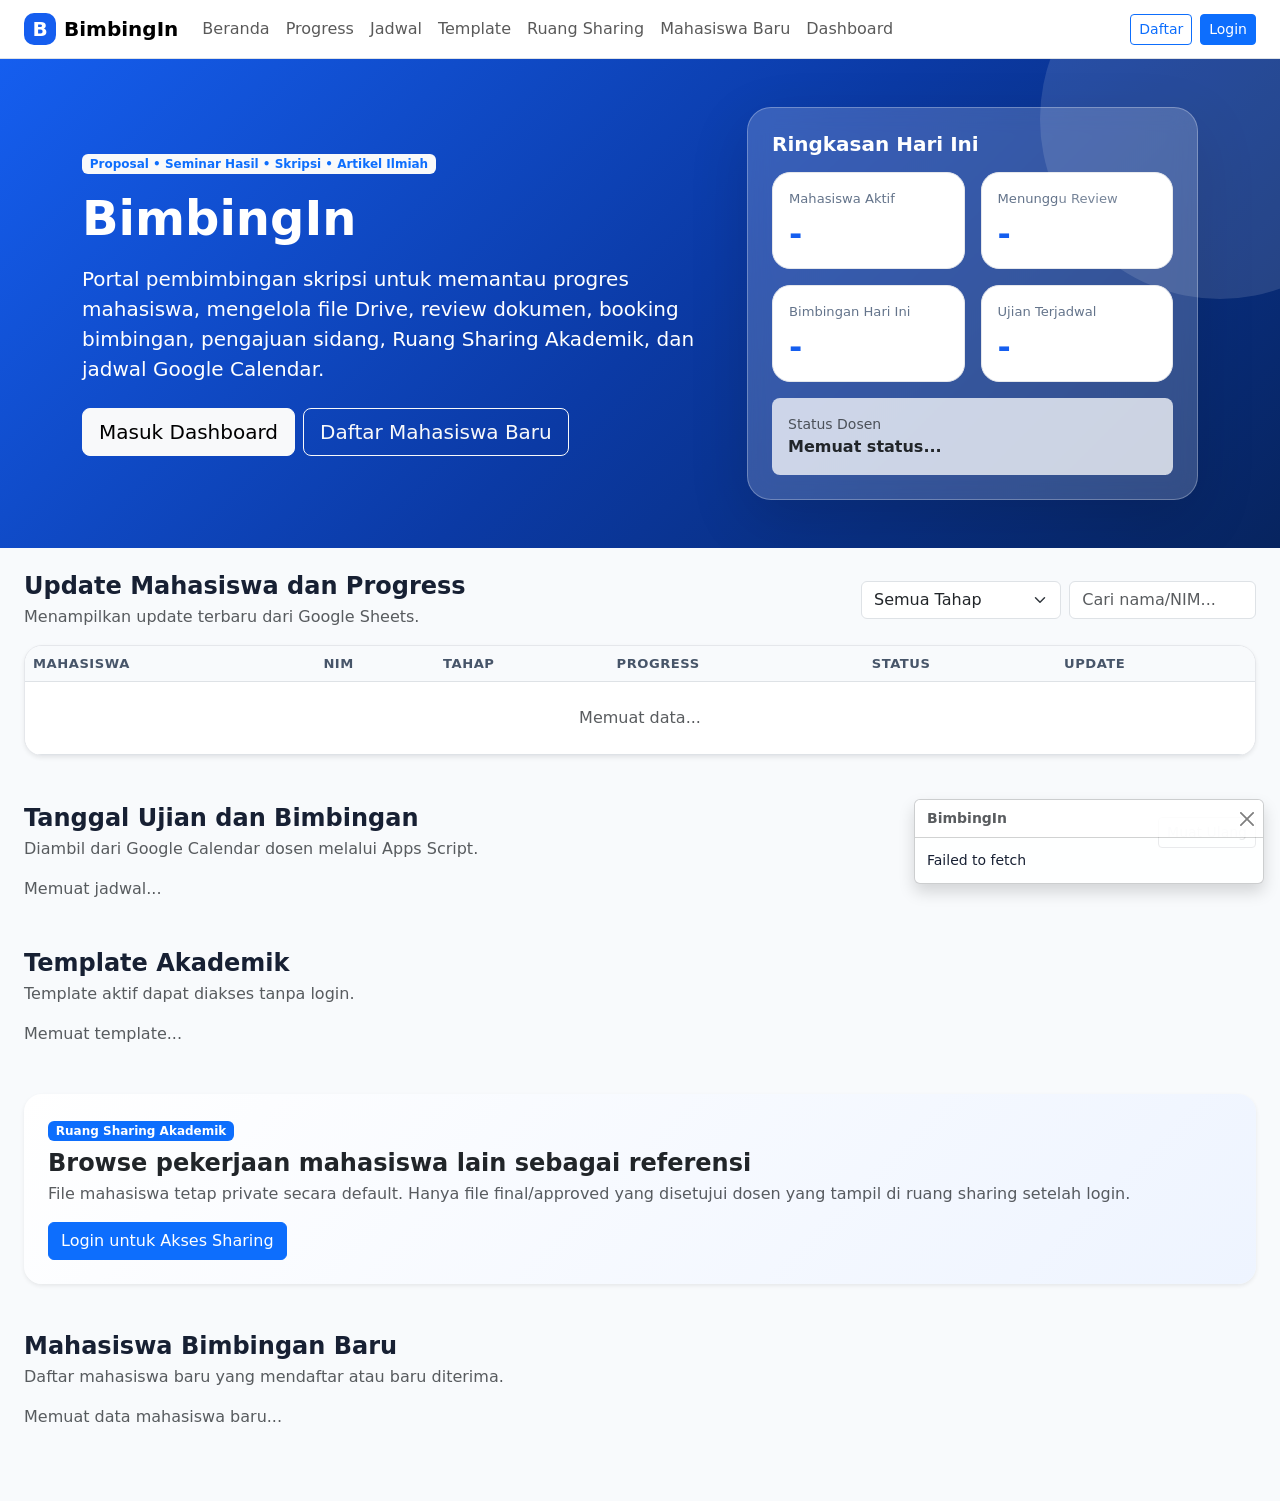
==== commit eac8dedf: "updated_and_fixed" ====
--- a/index.html
+++ b/index.html
@@ -19,6 +19,7 @@
         <li class="nav-item"><a class="nav-link" href="#updates">Progress</a></li>
         <li class="nav-item"><a class="nav-link" href="#calendar">Jadwal</a></li>
         <li class="nav-item"><a class="nav-link" href="#templates">Template</a></li>
+        <li class="nav-item"><a class="nav-link" href="#sharingInfo">Ruang Sharing</a></li>
         <li class="nav-item"><a class="nav-link" href="#newStudents">Mahasiswa Baru</a></li>
         <li class="nav-item"><a class="nav-link" href="#dashboard">Dashboard</a></li>
       </ul>
@@ -40,7 +41,7 @@
       <div class="col-lg-7">
         <span class="badge text-bg-light text-primary mb-3">Proposal • Seminar Hasil • Skripsi • Artikel Ilmiah</span>
         <h1 class="display-5 fw-bold mb-3">BimbingIn</h1>
-        <p class="lead mb-4">Portal pembimbingan skripsi untuk memantau progres mahasiswa, mengelola file Drive, review dokumen, booking bimbingan, pengajuan sidang, dan jadwal Google Calendar.</p>
+        <p class="lead mb-4">Portal pembimbingan skripsi untuk memantau progres mahasiswa, mengelola file Drive, review dokumen, booking bimbingan, pengajuan sidang, Ruang Sharing Akademik, dan jadwal Google Calendar.</p>
         <div class="d-flex flex-wrap gap-2">
           <button class="btn btn-light btn-lg" data-bs-toggle="modal" data-bs-target="#loginModal">Masuk Dashboard</button>
           <button class="btn btn-outline-light btn-lg" data-bs-toggle="modal" data-bs-target="#registerModal">Daftar Mahasiswa Baru</button>
@@ -69,76 +70,34 @@
 <main class="container-fluid px-4 py-4">
   <section class="mb-5" id="updates">
     <div class="d-flex flex-wrap justify-content-between align-items-center gap-2 mb-3">
-      <div>
-        <h2 class="h4 fw-bold mb-1">Update Mahasiswa dan Progress</h2>
-        <p class="text-muted mb-0">Menampilkan update terbaru dari Google Sheets.</p>
-      </div>
-      <div class="d-flex gap-2">
-        <select class="form-select" id="publicStageFilter"><option value="">Semua Tahap</option><option>Proposal</option><option>Seminar Hasil</option><option>Skripsi</option><option>Artikel Ilmiah</option></select>
-        <input class="form-control" id="publicSearch" placeholder="Cari nama/NIM...">
-      </div>
+      <div><h2 class="h4 fw-bold mb-1">Update Mahasiswa dan Progress</h2><p class="text-muted mb-0">Menampilkan update terbaru dari Google Sheets.</p></div>
+      <div class="d-flex gap-2"><select class="form-select" id="publicStageFilter"><option value="">Semua Tahap</option><option>Proposal</option><option>Seminar Hasil</option><option>Skripsi</option><option>Artikel Ilmiah</option></select><input class="form-control" id="publicSearch" placeholder="Cari nama/NIM..."></div>
     </div>
-    <div class="table-responsive card shadow-sm">
-      <table class="table table-hover align-middle mb-0">
-        <thead><tr><th>Mahasiswa</th><th>NIM</th><th>Tahap</th><th>Progress</th><th>Status</th><th>Update</th></tr></thead>
-        <tbody id="publicProgressBody"><tr><td colspan="6" class="text-center text-muted py-4">Memuat data...</td></tr></tbody>
-      </table>
-    </div>
+    <div class="table-responsive card shadow-sm"><table class="table table-hover align-middle mb-0"><thead><tr><th>Mahasiswa</th><th>NIM</th><th>Tahap</th><th>Progress</th><th>Status</th><th>Update</th></tr></thead><tbody id="publicProgressBody"><tr><td colspan="6" class="text-center text-muted py-4">Memuat data...</td></tr></tbody></table></div>
   </section>
 
   <section class="mb-5" id="calendar">
-    <div class="d-flex justify-content-between align-items-center mb-3">
-      <div>
-        <h2 class="h4 fw-bold mb-1">Tanggal Ujian dan Bimbingan</h2>
-        <p class="text-muted mb-0">Diambil dari Google Calendar dosen melalui Apps Script.</p>
-      </div>
-      <button class="btn btn-outline-secondary btn-sm" id="refreshPublicBtn">Muat Ulang</button>
-    </div>
+    <div class="d-flex justify-content-between align-items-center mb-3"><div><h2 class="h4 fw-bold mb-1">Tanggal Ujian dan Bimbingan</h2><p class="text-muted mb-0">Diambil dari Google Calendar dosen melalui Apps Script.</p></div><button class="btn btn-outline-secondary btn-sm" id="refreshPublicBtn">Muat Ulang</button></div>
     <div class="row g-3" id="calendarCards"><div class="col-12 text-muted">Memuat jadwal...</div></div>
   </section>
 
   <section class="mb-5" id="templates">
-    <div class="d-flex justify-content-between align-items-center mb-3">
-      <div>
-        <h2 class="h4 fw-bold mb-1">Template Akademik</h2>
-        <p class="text-muted mb-0">Template aktif dapat diakses tanpa login.</p>
-      </div>
-    </div>
+    <div class="d-flex justify-content-between align-items-center mb-3"><div><h2 class="h4 fw-bold mb-1">Template Akademik</h2><p class="text-muted mb-0">Template aktif dapat diakses tanpa login.</p></div></div>
     <div class="row g-3" id="templateCards"><div class="col-12 text-muted">Memuat template...</div></div>
   </section>
 
+  <section class="mb-5" id="sharingInfo">
+    <div class="card shadow-sm border-0 sharing-public-card"><div class="card-body p-4 d-flex flex-wrap justify-content-between align-items-center gap-3"><div><span class="badge text-bg-primary mb-2">Ruang Sharing Akademik</span><h2 class="h4 fw-bold mb-1">Browse pekerjaan mahasiswa lain sebagai referensi</h2><p class="text-muted mb-0">File mahasiswa tetap private secara default. Hanya file final/approved yang disetujui dosen yang tampil di ruang sharing setelah login.</p></div><button class="btn btn-primary" data-bs-toggle="modal" data-bs-target="#loginModal">Login untuk Akses Sharing</button></div></div>
+  </section>
+
   <section class="mb-5" id="newStudents">
-    <div class="d-flex justify-content-between align-items-center mb-3">
-      <div>
-        <h2 class="h4 fw-bold mb-1">Mahasiswa Bimbingan Baru</h2>
-        <p class="text-muted mb-0">Daftar mahasiswa baru yang mendaftar atau baru diterima.</p>
-      </div>
-    </div>
+    <div class="d-flex justify-content-between align-items-center mb-3"><div><h2 class="h4 fw-bold mb-1">Mahasiswa Bimbingan Baru</h2><p class="text-muted mb-0">Daftar mahasiswa baru yang mendaftar atau baru diterima.</p></div></div>
     <div class="row g-3" id="newStudentCards"><div class="col-12 text-muted">Memuat data mahasiswa baru...</div></div>
   </section>
 
   <section class="mb-5 d-none" id="dashboard">
-    <div class="d-flex flex-wrap justify-content-between align-items-center gap-2 mb-3">
-      <div>
-        <h2 class="h4 fw-bold mb-1" id="dashboardTitle">Dashboard</h2>
-        <p class="text-muted mb-0" id="dashboardSubtitle">Fitur menyesuaikan role pengguna.</p>
-      </div>
-      <button class="btn btn-outline-secondary" id="printReportBtn">Print Report</button>
-    </div>
-
-    <div class="card shadow-sm mb-3">
-      <div class="card-body">
-        <div class="d-flex flex-wrap justify-content-between gap-2 mb-3">
-          <div>
-            <span class="badge text-bg-info mb-2" id="profileRoleBadge">Profil</span>
-            <h5 class="mb-1" id="profileName">-</h5>
-            <p class="text-muted mb-0" id="profileMeta">-</p>
-          </div>
-          <div class="small text-end" id="profileFolder"></div>
-        </div>
-        <div id="profileFormArea"></div>
-      </div>
-    </div>
+    <div class="d-flex flex-wrap justify-content-between align-items-center gap-2 mb-3"><div><h2 class="h4 fw-bold mb-1" id="dashboardTitle">Dashboard</h2><p class="text-muted mb-0" id="dashboardSubtitle">Fitur menyesuaikan role pengguna.</p></div><button class="btn btn-outline-secondary" id="printReportBtn">Print Report</button></div>
+    <div class="card shadow-sm mb-3"><div class="card-body"><div class="d-flex flex-wrap justify-content-between gap-2 mb-3"><div><span class="badge text-bg-info mb-2" id="profileRoleBadge">Profil</span><h5 class="mb-1" id="profileName">-</h5><p class="text-muted mb-0" id="profileMeta">-</p></div><div class="small text-end" id="profileFolder"></div></div><div id="profileFormArea"></div></div></div>
 
     <div id="studentDashboard" class="d-none">
       <div class="row g-3 mb-3" id="studentSummaryCards"></div>
@@ -146,40 +105,29 @@
         <div class="col-xl-7"><div class="card shadow-sm h-100"><div class="card-body"><h5>Manajemen File Saya</h5><form id="uploadForm" class="row g-2 mb-3"><div class="col-md-4"><select class="form-select" name="folderType" required><option>Proposal</option><option>Seminar Hasil</option><option>Skripsi</option><option>Artikel Ilmiah</option><option>Data Pendukung</option><option>Data Lainnya</option></select></div><div class="col-md-5"><input class="form-control" type="file" name="file" required></div><div class="col-md-3 d-grid"><button class="btn btn-primary" type="submit">Unggah</button></div><div class="col-12"><textarea class="form-control" name="note" rows="2" placeholder="Catatan file atau revisi..."></textarea></div></form><div class="table-responsive"><table class="table table-sm align-middle"><thead><tr><th>Folder</th><th>File</th><th>Status</th><th>Aksi</th></tr></thead><tbody id="studentFilesBody"></tbody></table></div></div></div></div>
         <div class="col-xl-5"><div class="card shadow-sm h-100"><div class="card-body"><h5>Ajukan Review</h5><form id="submitReviewForm"><label class="form-label">Pilih File</label><select class="form-select mb-2" name="fileId" id="submitReviewFileSelect" required></select><label class="form-label">Catatan Perbaikan/Klarifikasi</label><textarea class="form-control mb-2" name="studentNote" rows="4" placeholder="Jelaskan bagian yang sudah diperbaiki atau hal yang ingin dikonfirmasi."></textarea><button class="btn btn-primary" type="submit">Ajukan Review</button></form><hr><h6>Hasil Review Terbaru</h6><div id="studentReviewsBox" class="notes-box">Belum ada review.</div></div></div></div>
       </div>
-      <div class="row g-3">
-        <div class="col-lg-6"><div class="card shadow-sm"><div class="card-body"><h5>Ajukan Bimbingan</h5><form id="guidanceForm" class="row g-2"><div class="col-md-6"><input class="form-control" type="datetime-local" name="preferredStart" required></div><div class="col-md-6"><select class="form-select" name="mode"><option>Online</option><option>Offline</option></select></div><div class="col-12"><input class="form-control" name="topic" placeholder="Topik bimbingan" required></div><div class="col-12"><button class="btn btn-primary" type="submit">Ajukan Bimbingan</button></div></form></div></div></div>
-        <div class="col-lg-6"><div class="card shadow-sm"><div class="card-body"><h5>Ajukan Sidang</h5><form id="examForm" class="row g-2"><div class="col-md-6"><select class="form-select" name="examType"><option>Proposal</option><option>Seminar Hasil</option><option>Skripsi</option></select></div><div class="col-md-6"><input class="form-control" type="datetime-local" name="preferredDateTime" required></div><div class="col-12"><textarea class="form-control" name="note" rows="2" placeholder="Catatan kelengkapan sidang..."></textarea></div><div class="col-12"><button class="btn btn-primary" type="submit">Ajukan Sidang</button></div></form></div></div></div>
-      </div>
+      <div class="row g-3"><div class="col-lg-6"><div class="card shadow-sm"><div class="card-body"><h5>Ajukan Bimbingan</h5><form id="guidanceForm" class="row g-2"><div class="col-md-6"><input class="form-control" type="datetime-local" name="preferredStart" required></div><div class="col-md-6"><select class="form-select" name="mode"><option>Online</option><option>Offline</option></select></div><div class="col-12"><input class="form-control" name="topic" placeholder="Topik bimbingan" required></div><div class="col-12"><button class="btn btn-primary" type="submit">Ajukan Bimbingan</button></div></form></div></div></div><div class="col-lg-6"><div class="card shadow-sm"><div class="card-body"><h5>Ajukan Sidang</h5><form id="examForm" class="row g-2"><div class="col-md-6"><select class="form-select" name="examType"><option>Proposal</option><option>Seminar Hasil</option><option>Skripsi</option></select></div><div class="col-md-6"><input class="form-control" type="datetime-local" name="preferredDateTime" required></div><div class="col-12"><textarea class="form-control" name="note" rows="2" placeholder="Catatan kelengkapan sidang..."></textarea></div><div class="col-12"><button class="btn btn-primary" type="submit">Ajukan Sidang</button></div></form></div></div></div></div>
       <div class="card shadow-sm mt-3"><div class="card-body"><h5>Kontak Dosen</h5><div id="studentContactBox" class="d-flex flex-wrap gap-2"></div></div></div>
+      <div class="card shadow-sm mt-3" id="sharingStudentPanel"><div class="card-body"><div class="d-flex flex-wrap justify-content-between align-items-center gap-2 mb-3"><div><h5 class="mb-1">Ruang Sharing Akademik</h5><p class="text-muted mb-0 small">Browse file referensi mahasiswa lain yang sudah disetujui dosen.</p></div><button class="btn btn-outline-primary btn-sm" data-bs-toggle="modal" data-bs-target="#shareRequestModal">Ajukan File Saya ke Sharing</button></div><div class="row g-2 mb-3"><div class="col-md-4"><select class="form-select" id="sharedCategoryFilter"><option value="">Semua Kategori</option><option>Proposal</option><option>Seminar Hasil</option><option>Skripsi</option><option>Artikel Ilmiah</option><option>Slide Presentasi</option><option>Referensi Lainnya</option></select></div><div class="col-md-8"><input class="form-control" id="sharedSearch" placeholder="Cari judul, topik, tahun..."></div></div><div class="table-responsive"><table class="table table-sm align-middle"><thead><tr><th>Judul</th><th>Kategori</th><th>Topik</th><th>Pemilik</th><th>Aksi</th></tr></thead><tbody id="sharedReferencesBody"></tbody></table></div></div></div>
     </div>
 
     <div id="lecturerDashboard" class="d-none">
       <div class="row g-3 mb-3" id="lecturerStats"></div>
-      <div class="row g-3 mb-3">
-        <div class="col-xl-8"><div class="card shadow-sm h-100"><div class="card-body"><div class="d-flex justify-content-between mb-2"><h5>Mahasiswa Bimbingan</h5><button class="btn btn-sm btn-outline-primary" data-bs-toggle="modal" data-bs-target="#addStudentModal">Tambah Manual</button></div><div class="table-responsive"><table class="table align-middle"><thead><tr><th>Mahasiswa</th><th>Tahap</th><th>Status</th><th>Review</th><th>Aksi</th></tr></thead><tbody id="lecturerStudentsBody"></tbody></table></div></div></div></div>
-        <div class="col-xl-4"><div class="card shadow-sm h-100"><div class="card-body"><h5>Status Dosen</h5><form id="lecturerStatusForm"><select class="form-select mb-2" name="availabilityStatus"><option>Available Online</option><option>Available Offline</option><option>Available Online & Offline</option><option>By Appointment</option><option>Tidak Tersedia</option></select><input class="form-control mb-2" name="consultationHours" placeholder="Jam konsultasi"><input class="form-control mb-2" name="offlineLocation" placeholder="Lokasi offline"><input class="form-control mb-2" name="onlineLink" placeholder="Link online"><textarea class="form-control mb-2" name="note" rows="3" placeholder="Catatan status"></textarea><button class="btn btn-primary btn-sm" type="submit">Simpan Status</button></form></div></div></div>
-      </div>
-      <div class="row g-3 mb-3">
-        <div class="col-lg-6"><div class="card shadow-sm"><div class="card-body"><h5>Review Menunggu</h5><div id="pendingReviewsList"></div></div></div></div>
-        <div class="col-lg-6"><div class="card shadow-sm"><div class="card-body"><h5>Pengajuan Jadwal</h5><div id="pendingSchedulesList"></div></div></div></div>
-      </div>
-      <div class="card shadow-sm"><div class="card-body"><h5>Upload Template Publik</h5><form id="templateForm" class="row g-2"><div class="col-md-3"><select class="form-select" name="category"><option>Proposal</option><option>Seminar Hasil</option><option>Skripsi</option><option>Artikel Ilmiah</option><option>Administrasi</option></select></div><div class="col-md-3"><input class="form-control" name="title" placeholder="Judul template" required></div><div class="col-md-3"><input class="form-control" type="file" name="file" required></div><div class="col-md-3 d-grid"><button class="btn btn-primary" type="submit">Upload Template</button></div><div class="col-12"><textarea class="form-control" name="description" rows="2" placeholder="Deskripsi singkat"></textarea></div></form></div></div>
+      <div class="row g-3 mb-3"><div class="col-xl-8"><div class="card shadow-sm h-100"><div class="card-body"><div class="d-flex justify-content-between mb-2"><h5>Mahasiswa Bimbingan</h5><button class="btn btn-sm btn-outline-primary" data-bs-toggle="modal" data-bs-target="#addStudentModal">Tambah Manual</button></div><div class="table-responsive"><table class="table align-middle"><thead><tr><th>Mahasiswa</th><th>Tahap</th><th>Status</th><th>Review</th><th>Aksi</th></tr></thead><tbody id="lecturerStudentsBody"></tbody></table></div></div></div></div><div class="col-xl-4"><div class="card shadow-sm h-100"><div class="card-body"><h5>Status Dosen</h5><form id="lecturerStatusForm"><select class="form-select mb-2" name="availabilityStatus"><option>Available Online</option><option>Available Offline</option><option>Available Online & Offline</option><option>By Appointment</option><option>Tidak Tersedia</option></select><input class="form-control mb-2" name="consultationHours" placeholder="Jam konsultasi"><input class="form-control mb-2" name="offlineLocation" placeholder="Lokasi offline"><input class="form-control mb-2" name="onlineLink" placeholder="Link online"><textarea class="form-control mb-2" name="note" rows="3" placeholder="Catatan status"></textarea><button class="btn btn-primary btn-sm" type="submit">Simpan Status</button></form></div></div></div></div>
+      <div class="row g-3 mb-3"><div class="col-lg-6"><div class="card shadow-sm"><div class="card-body"><h5>Review Menunggu</h5><div id="pendingReviewsList"></div></div></div></div><div class="col-lg-6"><div class="card shadow-sm"><div class="card-body"><h5>Pengajuan Jadwal</h5><div id="pendingSchedulesList"></div></div></div></div></div>
+      <div class="card shadow-sm mb-3"><div class="card-body"><h5>Upload Template Publik</h5><form id="templateForm" class="row g-2"><div class="col-md-3"><select class="form-select" name="category"><option>Proposal</option><option>Seminar Hasil</option><option>Skripsi</option><option>Artikel Ilmiah</option><option>Administrasi</option></select></div><div class="col-md-3"><input class="form-control" name="title" placeholder="Judul template" required></div><div class="col-md-3"><input class="form-control" type="file" name="file" required></div><div class="col-md-3 d-grid"><button class="btn btn-primary" type="submit">Upload Template</button></div><div class="col-12"><textarea class="form-control" name="description" rows="2" placeholder="Deskripsi singkat"></textarea></div></form></div></div>
+      <div class="card shadow-sm"><div class="card-body"><h5>Kelola Ruang Sharing Akademik</h5><p class="small text-muted">Setujui file mahasiswa yang boleh menjadi referensi bersama.</p><div class="row g-3"><div class="col-lg-6"><h6>Permintaan Sharing</h6><div id="shareRequestsList"></div></div><div class="col-lg-6"><h6>Referensi Aktif</h6><div id="lecturerSharedList"></div></div></div></div></div>
     </div>
   </section>
 </main>
 
 <div class="modal fade" id="loginModal" tabindex="-1"><div class="modal-dialog modal-dialog-centered"><div class="modal-content"><div class="modal-header"><h5 class="modal-title">Login BimbingIn</h5><button type="button" class="btn-close" data-bs-dismiss="modal"></button></div><form id="loginForm"><div class="modal-body"><div class="alert alert-info small">Akun demo setelah setup: <b>dosen/dosen123</b> atau <b>202201001/mhs123</b>.</div><label class="form-label">Username</label><input class="form-control mb-2" name="username" required><label class="form-label">Password</label><input class="form-control" name="password" type="password" required></div><div class="modal-footer"><button class="btn btn-primary" type="submit">Masuk</button></div></form></div></div></div>
-
 <div class="modal fade" id="registerModal" tabindex="-1"><div class="modal-dialog modal-lg modal-dialog-scrollable"><div class="modal-content"><div class="modal-header"><h5 class="modal-title">Daftar Mahasiswa Bimbingan Baru</h5><button type="button" class="btn-close" data-bs-dismiss="modal"></button></div><form id="registerForm"><div class="modal-body"><div class="row g-2"><div class="col-md-6"><label class="form-label">Nama Lengkap</label><input class="form-control" name="name" required></div><div class="col-md-6"><label class="form-label">NIM</label><input class="form-control" name="nim" required></div><div class="col-md-6"><label class="form-label">Email</label><input class="form-control" type="email" name="email" required></div><div class="col-md-6"><label class="form-label">WhatsApp</label><input class="form-control" name="whatsapp" placeholder="08xxxxxxxxxx"></div><div class="col-md-6"><label class="form-label">Program Studi</label><input class="form-control" name="program" value="S1 Sistem Informasi"></div><div class="col-md-6"><label class="form-label">Angkatan</label><input class="form-control" name="cohort" placeholder="2022"></div><div class="col-12"><label class="form-label">Judul Sementara</label><input class="form-control" name="thesisTitle"></div><div class="col-12"><label class="form-label">Topik/Bidang Penelitian</label><input class="form-control" name="researchTopic"></div><div class="col-md-6"><label class="form-label">Password Awal</label><input class="form-control" type="password" name="password" required></div><div class="col-md-6"><label class="form-label">Konfirmasi Password</label><input class="form-control" type="password" name="confirmPassword" required></div></div><div class="small text-muted mt-3">Username akan menggunakan NIM. Setelah diverifikasi dosen, folder Drive dibuat otomatis dengan format NIM_NAMA beserta subfolder wajib.</div></div><div class="modal-footer"><button class="btn btn-primary" type="submit">Kirim Pendaftaran</button></div></form></div></div></div>
-
 <div class="modal fade" id="addStudentModal" tabindex="-1"><div class="modal-dialog modal-lg"><div class="modal-content"><div class="modal-header"><h5 class="modal-title">Tambah Mahasiswa Manual</h5><button type="button" class="btn-close" data-bs-dismiss="modal"></button></div><form id="addStudentForm"><div class="modal-body"><div class="row g-2"><div class="col-md-6"><input class="form-control" name="name" placeholder="Nama mahasiswa" required></div><div class="col-md-6"><input class="form-control" name="nim" placeholder="NIM" required></div><div class="col-md-6"><input class="form-control" type="email" name="email" placeholder="Email" required></div><div class="col-md-6"><input class="form-control" name="whatsapp" placeholder="WhatsApp"></div><div class="col-md-6"><input class="form-control" name="program" value="S1 Sistem Informasi"></div><div class="col-md-6"><input class="form-control" name="password" placeholder="Password awal" value="mhs123"></div><div class="col-12"><input class="form-control" name="thesisTitle" placeholder="Judul/topik awal"></div></div></div><div class="modal-footer"><button class="btn btn-primary" type="submit">Buat Akun dan Folder</button></div></form></div></div></div>
-
 <div class="modal fade" id="reviewModal" tabindex="-1"><div class="modal-dialog modal-lg"><div class="modal-content"><div class="modal-header"><h5 class="modal-title">Review Submission</h5><button type="button" class="btn-close" data-bs-dismiss="modal"></button></div><form id="reviewForm"><div class="modal-body"><input type="hidden" name="submissionId"><div id="reviewSubmissionInfo" class="mb-3"></div><label class="form-label">Status Review</label><select class="form-select mb-2" name="status"><option>Revisi Minor</option><option>Revisi Mayor</option><option>Disetujui</option><option>Ditolak</option><option>Final</option></select><label class="form-label">Catatan Review</label><textarea class="form-control mb-2" name="lecturerReview" rows="5" required></textarea><label class="form-label">File Review Dosen (opsional)</label><input class="form-control" type="file" name="reviewFile"></div><div class="modal-footer"><button class="btn btn-primary" type="submit">Simpan Review</button></div></form></div></div></div>
-
+<div class="modal fade" id="shareRequestModal" tabindex="-1"><div class="modal-dialog modal-lg"><div class="modal-content"><div class="modal-header"><h5 class="modal-title">Ajukan File ke Ruang Sharing</h5><button type="button" class="btn-close" data-bs-dismiss="modal"></button></div><form id="shareRequestForm"><div class="modal-body"><div class="alert alert-warning small">Hanya ajukan file yang sudah final, aman dibagikan, dan tidak memuat data pribadi/sensitif.</div><label class="form-label">Pilih File Saya</label><select class="form-select mb-2" name="fileId" id="studentShareFileSelect" required></select><div class="row g-2"><div class="col-md-6"><label class="form-label">Judul Publik</label><input class="form-control" name="title" required></div><div class="col-md-6"><label class="form-label">Kategori</label><select class="form-select" name="category"><option>Proposal</option><option>Seminar Hasil</option><option>Skripsi</option><option>Artikel Ilmiah</option><option>Slide Presentasi</option><option>Referensi Lainnya</option></select></div><div class="col-md-6"><label class="form-label">Topik</label><input class="form-control" name="topic"></div><div class="col-md-6"><label class="form-label">Tahun</label><input class="form-control" name="year"></div><div class="col-md-6"><label class="form-label">Tampilkan Pemilik</label><select class="form-select" name="ownerDisplayMode"><option value="Anonymous">Samarkan identitas</option><option value="ShowName">Tampilkan nama</option></select></div><div class="col-12"><label class="form-label">Deskripsi</label><textarea class="form-control" name="description" rows="3"></textarea></div></div></div><div class="modal-footer"><button class="btn btn-primary" type="submit">Ajukan ke Dosen</button></div></form></div></div></div>
+<div class="modal fade" id="approveShareModal" tabindex="-1"><div class="modal-dialog modal-lg"><div class="modal-content"><div class="modal-header"><h5 class="modal-title">Setujui Ruang Sharing</h5><button type="button" class="btn-close" data-bs-dismiss="modal"></button></div><form id="approveShareForm"><div class="modal-body"><input type="hidden" name="fileId"><div id="approveShareInfo" class="mb-3"></div><div class="row g-2"><div class="col-md-6"><label class="form-label">Judul Publik</label><input class="form-control" name="title" required></div><div class="col-md-6"><label class="form-label">Kategori</label><select class="form-select" name="category"><option>Proposal</option><option>Seminar Hasil</option><option>Skripsi</option><option>Artikel Ilmiah</option><option>Slide Presentasi</option><option>Referensi Lainnya</option></select></div><div class="col-md-6"><label class="form-label">Topik</label><input class="form-control" name="topic"></div><div class="col-md-6"><label class="form-label">Tahun</label><input class="form-control" name="year"></div><div class="col-md-6"><label class="form-label">Identitas Pemilik</label><select class="form-select" name="ownerDisplayMode"><option value="Anonymous">Samarkan identitas</option><option value="ShowName">Tampilkan nama</option></select></div><div class="col-md-6"><label class="form-label">Visibility</label><select class="form-select" name="visibility"><option>LoginOnly</option><option>Public</option></select></div><div class="col-12"><label class="form-label">Deskripsi</label><textarea class="form-control" name="description" rows="3"></textarea></div></div></div><div class="modal-footer"><button class="btn btn-primary" type="submit">Setujui dan Salin ke Folder SHARING</button></div></form></div></div></div>
 <div class="modal fade" id="studentDetailModal" tabindex="-1"><div class="modal-dialog modal-lg modal-dialog-scrollable"><div class="modal-content"><div class="modal-header"><h5 class="modal-title" id="studentDetailTitle">Detail Mahasiswa</h5><button type="button" class="btn-close" data-bs-dismiss="modal"></button></div><div class="modal-body" id="studentDetailBody"></div></div></div></div>
-
 <div class="toast-container position-fixed bottom-0 end-0 p-3"><div id="appToast" class="toast"><div class="toast-header"><strong class="me-auto">BimbingIn</strong><button type="button" class="btn-close" data-bs-dismiss="toast"></button></div><div class="toast-body" id="toastBody"></div></div></div>
-
 <script src="https://cdn.jsdelivr.net/npm/bootstrap@5.3.3/dist/js/bootstrap.bundle.min.js"></script>
 <script src="assets/js/config.js"></script>
 <script src="assets/js/app.js"></script>
--- a/assets/css/style.css
+++ b/assets/css/style.css
@@ -5,3 +5,5 @@
 .glass-card{background:rgba(255,255,255,.18);border:1px solid rgba(255,255,255,.28);border-radius:24px;backdrop-filter:blur(12px);box-shadow:0 20px 60px rgba(0,0,0,.14)}
 .mini-stat{background:#fff;border:1px solid #e5e7eb;border-radius:18px;padding:16px;color:var(--ink);min-height:96px}.mini-stat span{display:block;font-size:.82rem;color:var(--muted)}.mini-stat strong{display:block;font-size:2rem;line-height:1.1;margin-top:8px;color:var(--primary)}
 .card{border:1px solid #e5e7eb;border-radius:18px}.table thead th{background:#f8fafc;color:#475569;font-size:.82rem;text-transform:uppercase;letter-spacing:.04em}.badge-soft{background:#eef4ff;color:#155eef;border:1px solid #dbeafe}.notes-box{background:#f8fafc;border:1px dashed #cbd5e1;border-radius:14px;padding:14px;min-height:98px;white-space:pre-wrap}.status-pill{display:inline-flex;padding:.3rem .62rem;border-radius:999px;font-size:.78rem;font-weight:700}.status-wait{background:#fff7ed;color:#c2410c}.status-ok{background:#ecfdf5;color:#047857}.status-rev{background:#fef2f2;color:#b91c1c}.status-info{background:#eff6ff;color:#1d4ed8}.status-muted{background:#f1f5f9;color:#475569}.file-link{max-width:280px;display:inline-block;overflow:hidden;text-overflow:ellipsis;white-space:nowrap;vertical-align:bottom}.action-grid{display:flex;flex-wrap:wrap;gap:.35rem}.small-muted{font-size:.82rem;color:#64748b}.template-card{height:100%;transition:.2s}.template-card:hover{transform:translateY(-2px);box-shadow:0 12px 30px rgba(15,23,42,.08)}@media print{nav,.hero,#templates,#newStudents,.btn,.modal,.toast-container{display:none!important}body{background:#fff}.card{box-shadow:none!important}}
+.sharing-public-card{background:linear-gradient(135deg,#ffffff,#eef4ff)}
+#sharedReferencesBody td,#lecturerSharedList,#shareRequestsList{font-size:.92rem}
